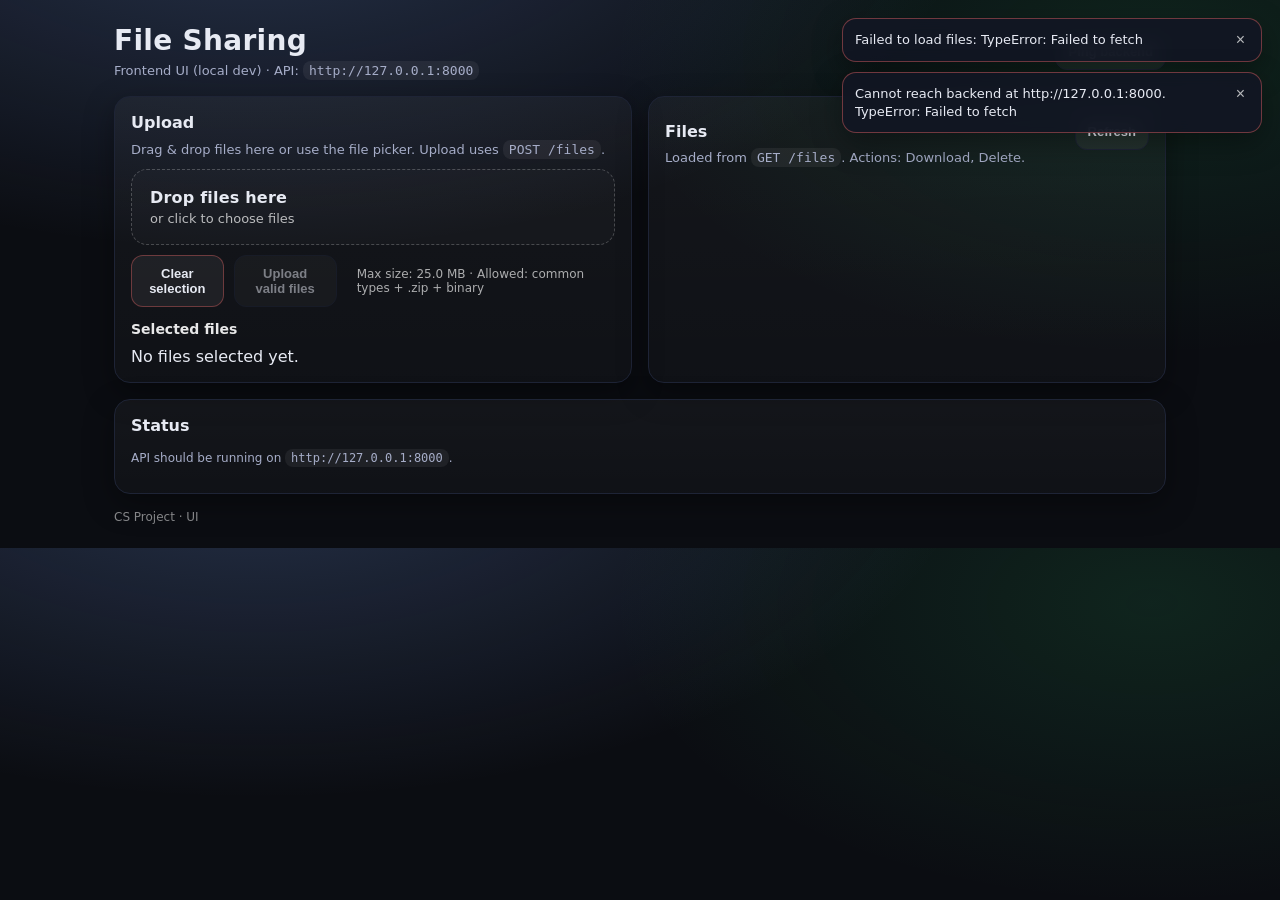
==== ui/index.html @ 8d95ebb0 "Implement full frontend UI with file upload, progress bar, file list, download, delete, and share li" ====
<!doctype html>
<html lang="en">
<head>
  <meta charset="utf-8" />
  <meta name="viewport" content="width=device-width,initial-scale=1" />
  <title>File Sharing Frontend</title>
  <link rel="stylesheet" href="./assets/styles.css" />
</head>
<body>
  <div class="app">
    <header class="header">
      <div>
        <h1>File Sharing</h1>
        <p class="sub">Frontend UI (local dev) · API: <code id="backendUrlLabel"></code></p>
      </div>
      <div class="header-actions">
        <button id="btnPing" class="btn btn-secondary">Ping backend</button>
      </div>
    </header>

    <main class="grid">
      <!-- Upload -->
      <section class="card">
        <h2>Upload</h2>
        <p class="muted">Drag & drop files here or use the file picker. Upload uses <code>POST /files</code>.</p>

        <div id="dropzone" class="dropzone" tabindex="0" role="button" aria-label="File dropzone">
          <div class="dz-title">Drop files here</div>
          <div class="dz-sub">or click to choose files</div>
          <input id="fileInput" class="file-input" type="file" multiple />
        </div>

        <div class="row">
          <button id="btnClear" class="btn btn-danger" type="button">Clear selection</button>
          <button id="btnUpload" class="btn" type="button">Upload valid files</button>
          <div class="spacer"></div>
          <div class="hint">
            Max size: <span id="maxSizeLabel"></span> · Allowed: <span id="typesLabel"></span>
          </div>
        </div>

        <h3 class="section-title">Selected files</h3>
        <div id="selectedList" class="list"></div>
      </section>

      <!-- Files -->
      <section class="card">
        <div class="row" style="margin-top:0">
          <h2 style="margin:0">Files</h2>
          <div class="spacer"></div>
          <button id="btnRefreshFiles" class="btn btn-secondary" type="button">Refresh</button>
        </div>
        <p class="muted">Loaded from <code>GET /files</code>. Actions: Download, Delete.</p>
        <div id="filesList" class="files"></div>
      </section>

      <!-- Status -->
      <section class="card full">
        <h2>Status</h2>
        <div id="alerts" class="alerts"></div>
        <div class="small muted">API should be running on <code>http://127.0.0.1:8000</code>.</div>
      </section>
    </main>

    <footer class="footer"><span>CS Project · UI</span></footer>
  </div>
  <div id="toasts" class="toast-wrap"></div>
  <script src="./assets/app.js"></script>
</body>
</html>
---- ui/assets/styles.css ----
:root{
  --bg:#0b0d12; --border:#1e2436; --text:#e7eaf3; --muted:#a6adc8;
  --accent:#7aa2f7; --danger:#ff6b6b; --ok:#2ecc71;
  --shadow:0 10px 30px rgba(0,0,0,.35); --radius:16px;
}
*{box-sizing:border-box}
body{
  margin:0;
  font-family:ui-sans-serif,system-ui,-apple-system,Segoe UI,Roboto,Arial;
  background:radial-gradient(1200px 600px at 20% -20%, rgba(122,162,247,.25), transparent 60%),
             radial-gradient(900px 500px at 90% 10%, rgba(46,204,113,.12), transparent 60%),
             var(--bg);
  color:var(--text);
}
code{background:rgba(255,255,255,.06);padding:2px 6px;border-radius:8px}
.app{max-width:1100px;margin:0 auto;padding:24px}
.header{display:flex;align-items:center;justify-content:space-between;gap:16px;margin-bottom:18px}
.header h1{margin:0;font-size:28px;letter-spacing:.3px}
.sub{margin:6px 0 0;color:var(--muted);font-size:13px}
.grid{display:grid;grid-template-columns:1fr 1fr;gap:16px}
.card{
  background:linear-gradient(180deg, rgba(255,255,255,.04), rgba(255,255,255,.02));
  border:1px solid var(--border);
  border-radius:var(--radius);
  padding:16px;
  box-shadow:var(--shadow);
}
.card.full{grid-column:1 / -1}
h2{margin:0 0 10px;font-size:16px}
.muted{color:var(--muted);font-size:13px;margin:0 0 12px}
.small{font-size:12px}
.section-title{margin:14px 0 10px;font-size:14px;color:rgba(255,255,255,.9)}
.row{display:flex;align-items:center;gap:10px;margin-top:10px}
.spacer{flex:1}
.hint{color:rgba(255,255,255,.65);font-size:12px}
.btn{
  border:1px solid var(--border);
  background:rgba(255,255,255,.06);
  color:var(--text);
  padding:10px 12px;
  border-radius:12px;
  cursor:pointer;
  transition:transform .05s ease, background .2s ease, border-color .2s ease;
  font-weight:700;font-size:13px;
}
.btn:hover{background:rgba(255,255,255,.09);border-color:rgba(122,162,247,.35)}
.btn:active{transform:translateY(1px)}
.btn-danger{border-color:rgba(255,107,107,.35)}
.btn-danger:hover{border-color:rgba(255,107,107,.6);background:rgba(255,107,107,.08)}
.btn-small{padding:8px 10px;border-radius:10px;font-size:12px}
.btn:disabled{opacity:.5;cursor:not-allowed}

/* Alerts */
.alerts{display:flex;flex-direction:column;gap:10px;margin:8px 0 6px}
.alert{
  border:1px solid var(--border);
  border-radius:14px;
  padding:10px 12px;
  background:rgba(255,255,255,.04);
  display:flex;align-items:flex-start;justify-content:space-between;gap:10px;
}
.alert.ok{border-color:rgba(46,204,113,.35)}
.alert.error{border-color:rgba(255,107,107,.35)}
.alert .msg{color:var(--text);font-size:13px;line-height:1.35}
.alert .x{border:none;background:transparent;color:rgba(255,255,255,.65);cursor:pointer;font-size:16px;padding:0 4px}

/* Toast-style alerts (polish) */
.toast-wrap{
  position: fixed;
  right: 18px;
  top: 18px;
  display:flex;
  flex-direction:column;
  gap: 10px;
  z-index: 9999;
  width: min(420px, calc(100vw - 36px));
}
.toast{
  border: 1px solid var(--border);
  border-radius: 14px;
  padding: 12px 12px;
  background: rgba(18,22,35,.92);
  box-shadow: var(--shadow);
  display:flex;
  gap: 10px;
  align-items:flex-start;
  justify-content:space-between;
  backdrop-filter: blur(8px);
}
.toast.ok{ border-color: rgba(46,204,113,.40); }
.toast.error{ border-color: rgba(255,107,107,.40); }
.toast .msg{ font-size: 13px; line-height: 1.35; color: var(--text); }
.toast .x{ border:none; background:transparent; color: rgba(255,255,255,.7); cursor:pointer; font-size:16px; padding:0 4px; }

/* Dropzone */
.dropzone{
  position:relative;
  border:1.5px dashed rgba(255,255,255,.22);
  border-radius:16px;
  padding:18px;
  background:rgba(255,255,255,.02);
  cursor:pointer;outline:none;
  transition:border-color .15s ease, background .15s ease, transform .05s ease;
}
.dropzone:hover{border-color:rgba(122,162,247,.45);background:rgba(122,162,247,.06)}
.dropzone:active{transform:translateY(1px)}
.dropzone.dragover{border-color:rgba(46,204,113,.55);background:rgba(46,204,113,.07)}
.dz-title{font-weight:800;letter-spacing:.2px}
.dz-sub{color:rgba(255,255,255,.7);font-size:13px;margin-top:4px}
.file-input{position:absolute;inset:0;opacity:0;cursor:pointer}

/* Selected list */
.list{display:flex;flex-direction:column;gap:10px}
.item{
  display:flex;align-items:flex-start;justify-content:space-between;gap:12px;
  padding:12px;border-radius:14px;border:1px solid rgba(255,255,255,.08);
  background:rgba(0,0,0,.18);
}
.item .meta{display:flex;flex-direction:column;gap:6px;min-width:0;flex:1}
.item .name{font-weight:800;overflow:hidden;text-overflow:ellipsis;white-space:nowrap;max-width:380px}
.item .submeta{color:rgba(255,255,255,.65);font-size:12px}
.actions{display:flex;flex-direction:column;gap:8px;align-items:flex-end;min-width:160px}
.badge{
  display:inline-flex;align-items:center;gap:6px;border:1px solid rgba(255,255,255,.12);
  background:rgba(255,255,255,.06);border-radius:999px;padding:4px 10px;font-size:12px;
  color:rgba(255,255,255,.85);
}
.badge.error{border-color:rgba(255,107,107,.35);background:rgba(255,107,107,.08)}
.badge.ok{border-color:rgba(46,204,113,.35);background:rgba(46,204,113,.08)}
.badge.info{border-color:rgba(122,162,247,.35);background:rgba(122,162,247,.08)}
.progress{width:100%;height:10px;border-radius:999px;background:rgba(255,255,255,.08);overflow:hidden;border:1px solid rgba(255,255,255,.12)}
.progress>div{height:100%;width:0%;background:linear-gradient(90deg, rgba(122,162,247,.9), rgba(46,204,113,.85));transition:width .08s linear}
.progressline{display:flex;align-items:center;justify-content:space-between;gap:10px}
.pct{font-size:12px;color:rgba(255,255,255,.75);min-width:52px;text-align:right}

/* Files list */
.files{display:flex;flex-direction:column;gap:10px;margin-top:10px}
.file-row{
  display:flex;align-items:center;justify-content:space-between;gap:12px;
  padding:12px;border-radius:14px;border:1px solid rgba(255,255,255,.08);
  background:rgba(0,0,0,.18);
}
.file-left{min-width:0;flex:1;display:flex;flex-direction:column;gap:4px}
.file-name{font-weight:850;overflow:hidden;text-overflow:ellipsis;white-space:nowrap;max-width:420px}
.file-meta{color:rgba(255,255,255,.65);font-size:12px}
.file-actions{display:flex;gap:8px;flex-wrap:wrap;justify-content:flex-end}

.footer{margin-top:16px;color:rgba(255,255,255,.5);font-size:12px}
@media (max-width:900px){
  .grid{grid-template-columns:1fr}
  .item .name{max-width:260px}
  .file-name{max-width:260px}
}
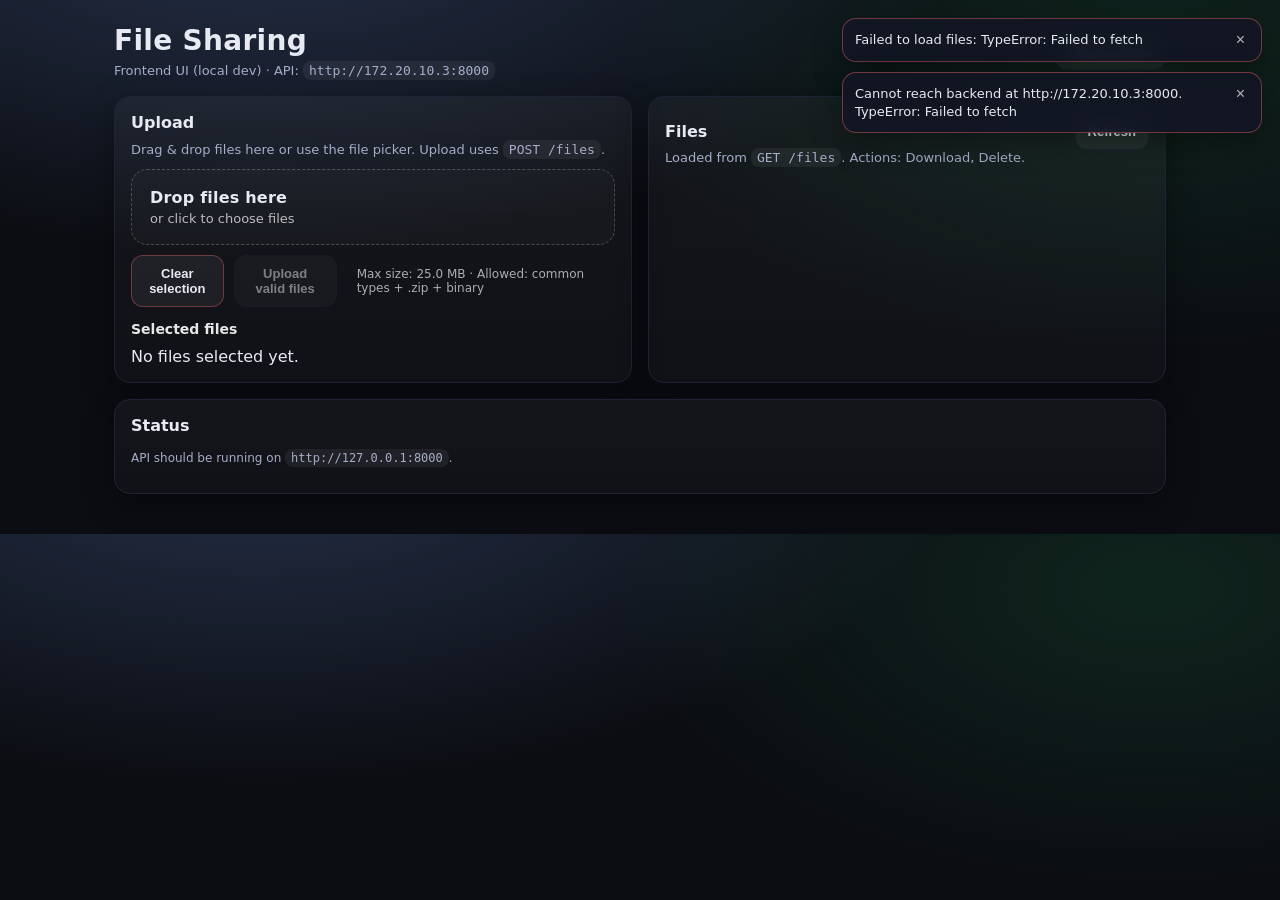
==== commit 16226f49: "Cleaned current working directory and moved legacy socket code into its own directory" ====
--- a/ui/index.html
+++ b/ui/index.html
@@ -62,7 +62,7 @@
       </section>
     </main>
 
-    <footer class="footer"><span>CS Project · UI</span></footer>
+    <footer class="footer"><span></span></footer>
   </div>
   <div id="toasts" class="toast-wrap"></div>
   <script src="./assets/app.js"></script>
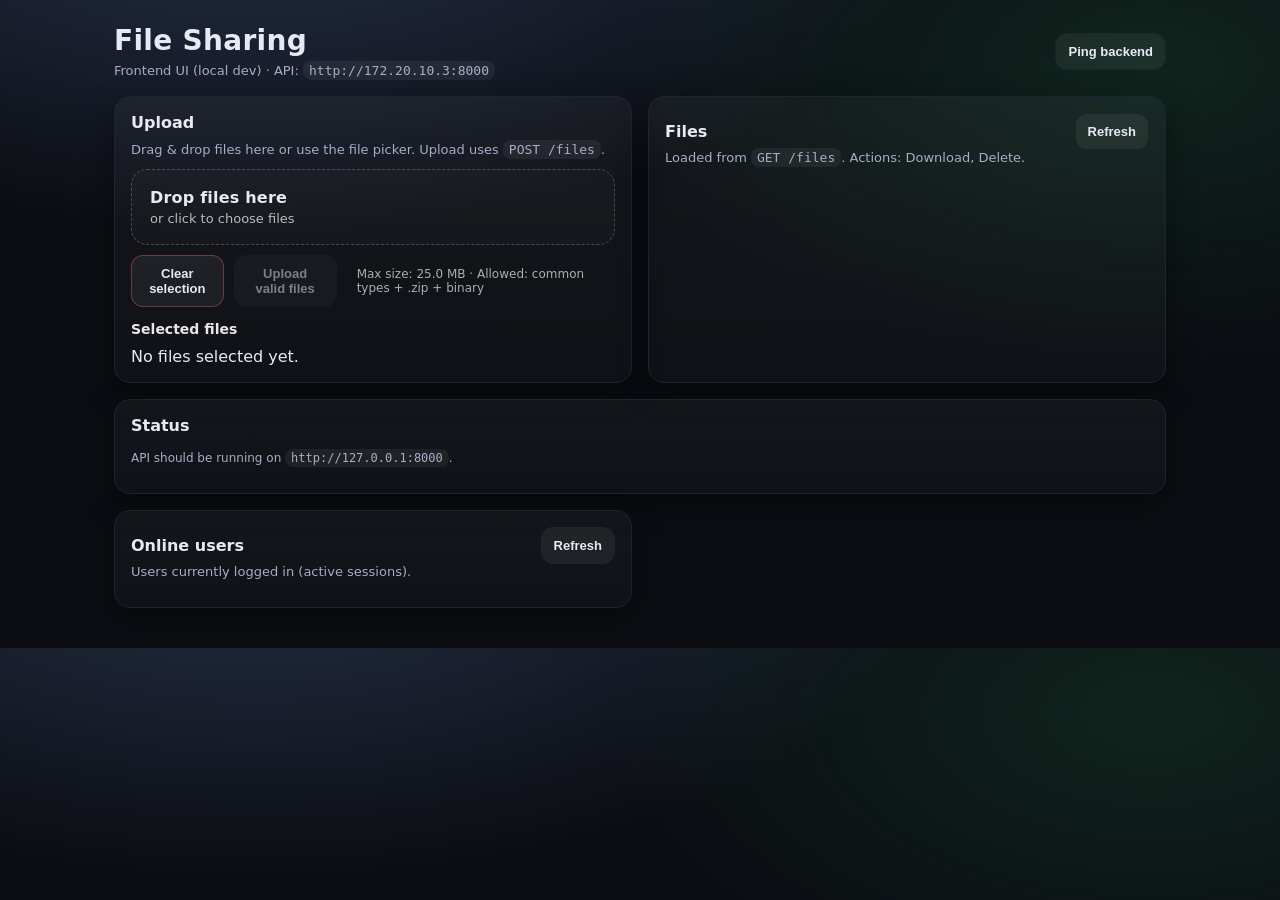
==== commit 78ecb370: "Add online users endpoint and show online recipients for sending files" ====
--- a/ui/index.html
+++ b/ui/index.html
@@ -60,6 +60,18 @@
         <div id="alerts" class="alerts"></div>
         <div class="small muted">API should be running on <code>http://127.0.0.1:8000</code>.</div>
       </section>
+
+      <!-- Online users -->
+      <section class="card">
+        <div class="row" style="margin-top:0">
+          <h2 style="margin:0">Online users</h2>
+          <div class="spacer"></div>
+          <button id="btnRefreshUsers" class="btn btn-secondary" type="button">Refresh</button>
+        </div>
+        <p class="muted">Users currently logged in (active sessions).</p>
+        <div id="usersList" class="files"></div>
+      </section>
+  
     </main>
 
     <footer class="footer"><span></span></footer>
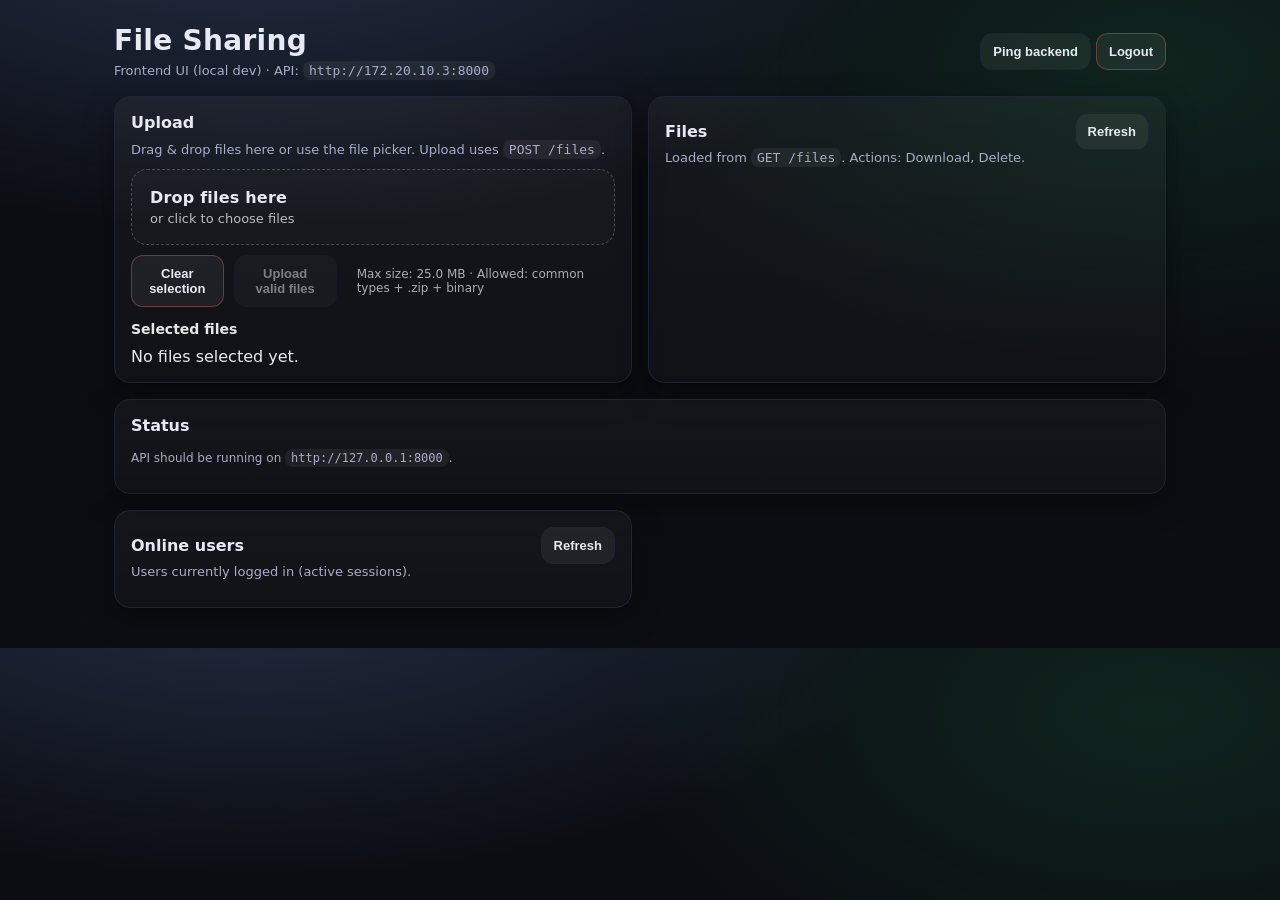
==== commit 3db77ba4: "Add logout button and token invalidation for web UI sessions" ====
--- a/ui/index.html
+++ b/ui/index.html
@@ -15,6 +15,7 @@
       </div>
       <div class="header-actions">
         <button id="btnPing" class="btn btn-secondary">Ping backend</button>
+        <button id="btnLogout" class="btn btn-danger" type="button">Logout</button>
       </div>
     </header>
 
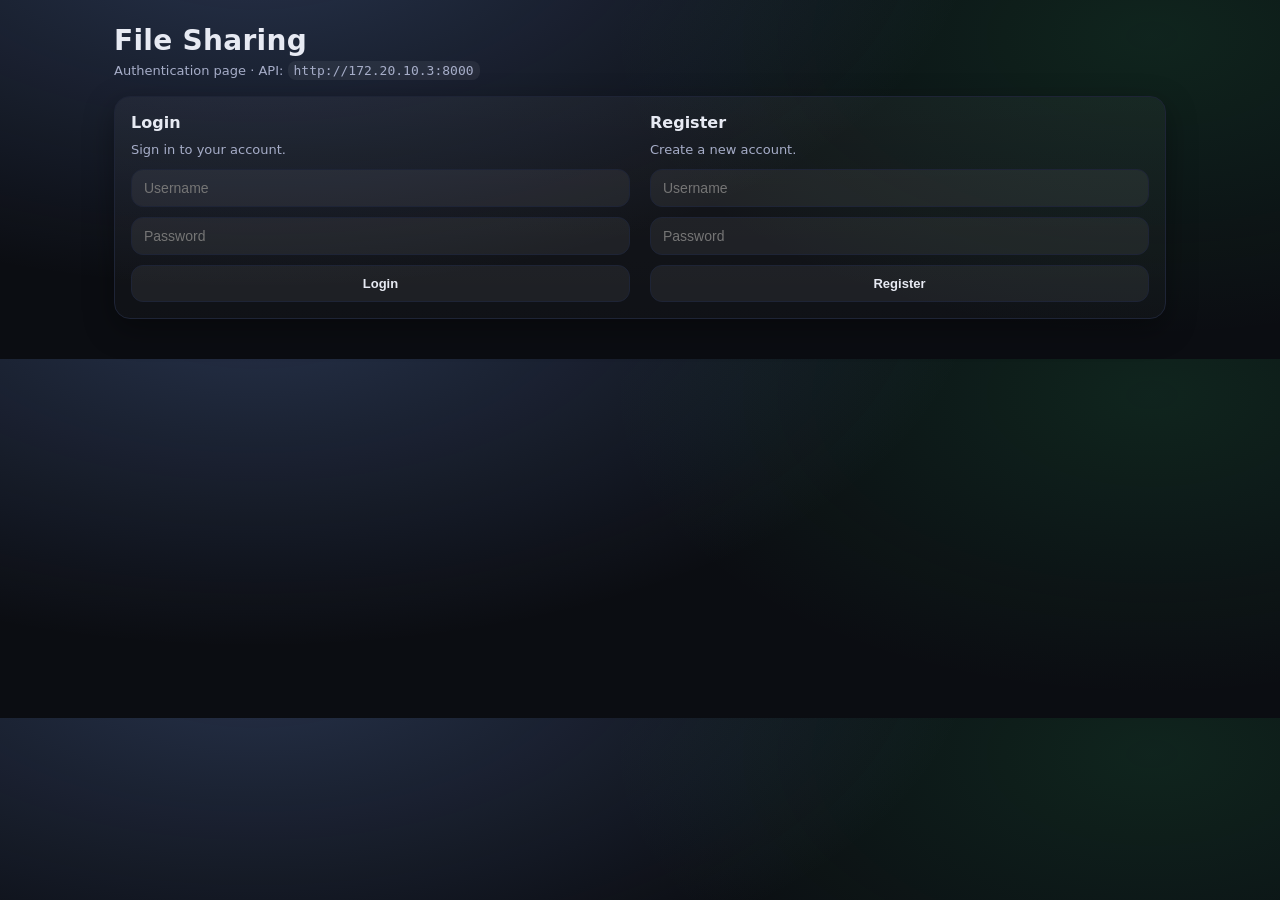
==== commit e026d7ef: "Move authentication to separate auth page and redirect app on logout or missing session" ====
--- a/ui/index.html
+++ b/ui/index.html
@@ -11,19 +11,24 @@
     <header class="header">
       <div>
         <h1>File Sharing</h1>
-        <p class="sub">Frontend UI (local dev) · API: <code id="backendUrlLabel"></code></p>
+        <p class="sub">
+          Frontend UI (local dev) · API: <code id="backendUrlLabel"></code>
+        </p>
       </div>
       <div class="header-actions">
-        <button id="btnPing" class="btn btn-secondary">Ping backend</button>
+        <button id="btnPing" class="btn btn-secondary" type="button">Ping backend</button>
         <button id="btnLogout" class="btn btn-danger" type="button">Logout</button>
       </div>
     </header>
 
-    <main class="grid">
+    <!-- MAIN APP -->
+    <main id="mainApp" class="grid">
       <!-- Upload -->
       <section class="card">
         <h2>Upload</h2>
-        <p class="muted">Drag & drop files here or use the file picker. Upload uses <code>POST /files</code>.</p>
+        <p class="muted">
+          Drag & drop files here or use the file picker.
+        </p>
 
         <div id="dropzone" class="dropzone" tabindex="0" role="button" aria-label="File dropzone">
           <div class="dz-title">Drop files here</div>
@@ -51,15 +56,8 @@
           <div class="spacer"></div>
           <button id="btnRefreshFiles" class="btn btn-secondary" type="button">Refresh</button>
         </div>
-        <p class="muted">Loaded from <code>GET /files</code>. Actions: Download, Delete.</p>
+        <p class="muted">Loaded from <code>GET /files</code>.</p>
         <div id="filesList" class="files"></div>
-      </section>
-
-      <!-- Status -->
-      <section class="card full">
-        <h2>Status</h2>
-        <div id="alerts" class="alerts"></div>
-        <div class="small muted">API should be running on <code>http://127.0.0.1:8000</code>.</div>
       </section>
 
       <!-- Online users -->
@@ -69,14 +67,18 @@
           <div class="spacer"></div>
           <button id="btnRefreshUsers" class="btn btn-secondary" type="button">Refresh</button>
         </div>
-        <p class="muted">Users currently logged in (active sessions).</p>
+        <p class="muted">Users currently logged in.</p>
         <div id="usersList" class="files"></div>
       </section>
-  
+
+      <!-- Status -->
+      <section class="card full">
+        <h2>Status</h2>
+        <div id="currentUser" class="muted"></div>
+      </section>
     </main>
+  </div>
 
-    <footer class="footer"><span></span></footer>
-  </div>
   <div id="toasts" class="toast-wrap"></div>
   <script src="./assets/app.js"></script>
 </body>
--- a/ui/assets/styles.css
+++ b/ui/assets/styles.css
@@ -150,4 +150,46 @@
   .grid{grid-template-columns:1fr}
   .item .name{max-width:260px}
   .file-name{max-width:260px}
-}+}
+
+/* Authentication Page */
+.hidden {
+  display: none;
+}
+
+.auth-card {
+  margin-bottom: 16px;
+}
+
+.auth-grid {
+  display: grid;
+  grid-template-columns: 1fr 1fr;
+  gap: 20px;
+}
+
+.auth-form {
+  display: flex;
+  flex-direction: column;
+  gap: 10px;
+}
+
+.input {
+  border: 1px solid var(--border);
+  background: rgba(255,255,255,.06);
+  color: var(--text);
+  padding: 10px 12px;
+  border-radius: 12px;
+  outline: none;
+  font-size: 14px;
+}
+
+.input:focus {
+  border-color: rgba(122,162,247,.55);
+}
+
+@media (max-width: 900px) {
+  .auth-grid {
+    grid-template-columns: 1fr;
+  }
+}
+
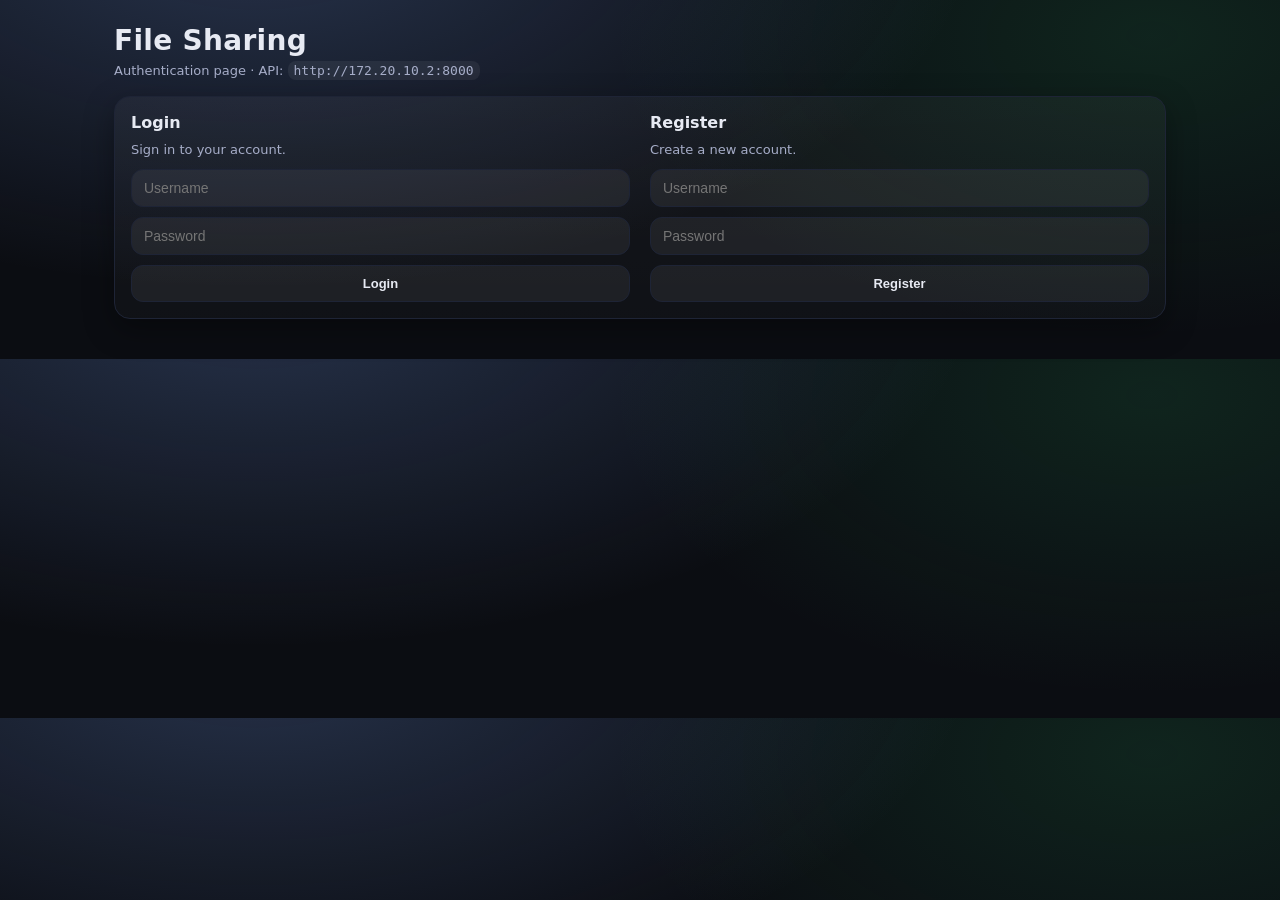
==== commit 28e4a907: "Add inbox view and split uploaded from received files" ====
--- a/ui/index.html
+++ b/ui/index.html
@@ -21,7 +21,6 @@
       </div>
     </header>
 
-    <!-- MAIN APP -->
     <main id="mainApp" class="grid">
       <!-- Upload -->
       <section class="card">
@@ -56,8 +55,19 @@
           <div class="spacer"></div>
           <button id="btnRefreshFiles" class="btn btn-secondary" type="button">Refresh</button>
         </div>
-        <p class="muted">Loaded from <code>GET /files</code>.</p>
+        <p class="muted">Files you uploaded or currently own.</p>
         <div id="filesList" class="files"></div>
+      </section>
+
+      <!-- Inbox -->
+      <section class="card">
+        <div class="row" style="margin-top:0">
+          <h2 style="margin:0">Inbox</h2>
+          <div class="spacer"></div>
+          <button id="btnRefreshInbox" class="btn btn-secondary" type="button">Refresh</button>
+        </div>
+        <p class="muted">Files received from other users.</p>
+        <div id="inboxList" class="files"></div>
       </section>
 
       <!-- Online users -->
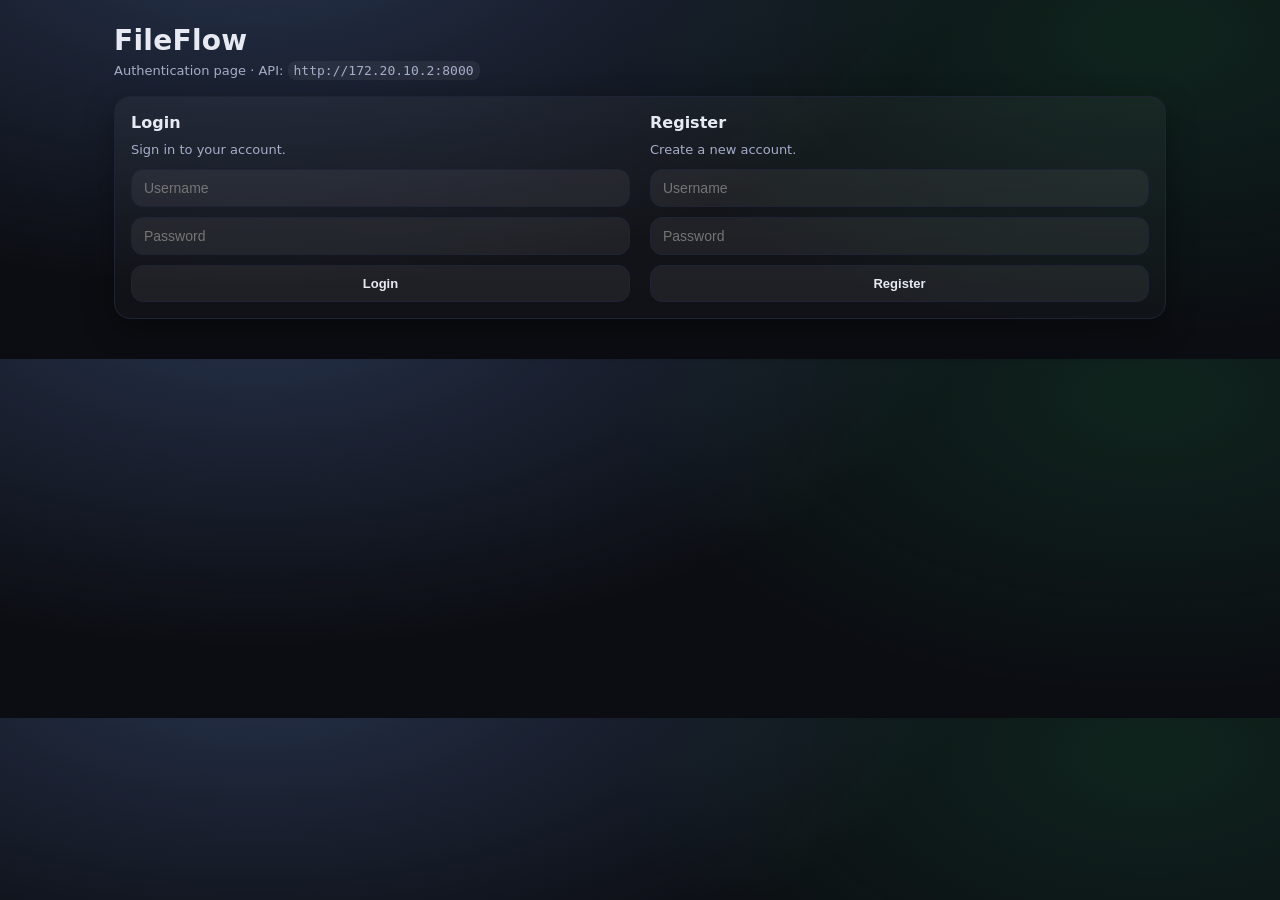
==== commit fe84dd06: "Rename application to FileFlow" ====
--- a/ui/index.html
+++ b/ui/index.html
@@ -3,14 +3,14 @@
 <head>
   <meta charset="utf-8" />
   <meta name="viewport" content="width=device-width,initial-scale=1" />
-  <title>File Sharing Frontend</title>
+  <title>FileFlow Frontend</title>
   <link rel="stylesheet" href="./assets/styles.css" />
 </head>
 <body>
   <div class="app">
     <header class="header">
       <div>
-        <h1>File Sharing</h1>
+        <h1>FileFlow</h1>
         <p class="sub">
           Frontend UI (local dev) · API: <code id="backendUrlLabel"></code>
         </p>
